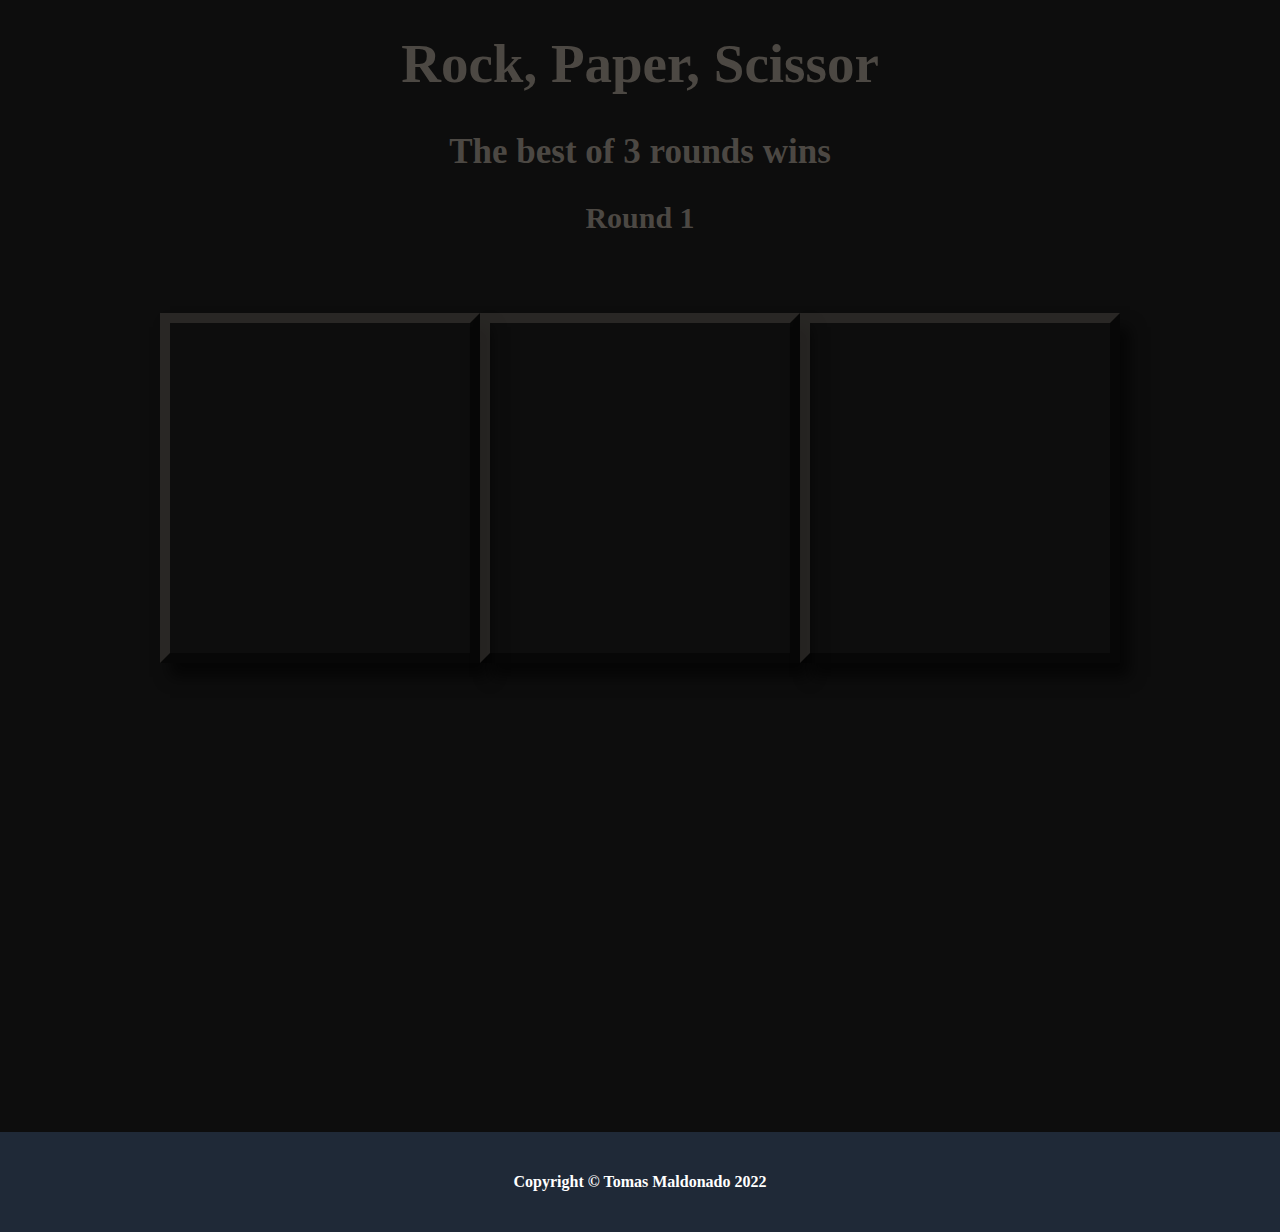
==== index.html @ 2eb7e00f "Main three buttons and header div are styled. I'm in the process of styling animations, including ma" ====
<!DOCTYPE html>
<html lang="en">
    <head>
        <meta charset="utf-8">
        <title>Rock, Paper, Scissor</title>
        <meta name="description" content="Round 1">
        <meta name="author" content="Tomas Maldonado">
        <meta name="viewport" content="width=device-width, initial-scale=1">
        <link rel="stylesheet" href="./scss/main.css">
        <script src="script.js" defer></script>
    </head>


<body>
    <div class="mainDiv">   
    <header>
        <div class="headerDiv">
            <h1>Rock, Paper, Scissor</h1>
            <h2>The best of 3 rounds wins</h2>
            <h3>Round 1</h3>
        </div>
        <div class="cumulScoreBox">
            <h4 id="cumulScoreHum"></h4>
            <h4 id="cumulScoreCPU"></h4>
        </div>
    </header>


    <main>

    <section>    
            <div class="buttonsDiv">
                <button type="button" onclick="popRock(), showButton()" id="rock">
                    <img src="./images/rock48.png", id="rockImg"></button>
                <button type="button" onclick="popPaper(), showButton()" id="paper">
                    <img src="./images/paper transparent background.gif", id="paperImg"></button>
                <button type="button" onclick="popScissor(), showButton()" id="scissor">
                   <img src="./images/scissor ransarentak.gif", id="scissorImg"></button>
            </div>
            <br>    <!--onmouseover="showRockImg()", onmouseout="hideRockImg()", 
                    onmouseover="showPaperImg()", onmouseout="hidePaperImg()", 
                    onmouseover="showScissorImg()", onmouseout="hideScissorImg()", 
            -->       
            <br>
    </section>

    <section>
            <div class="humSelBox">
                <p id="yrSel">Your selection: </p> 
            <h4 id="humanSelection"></h4>
            </div>
    </section>        
    
    <br>
    <section>           
            <div class="cpuSelBox">
                <div id="pDiv">
                    <p>CPU's selection: </p>
                </div> 
                <h4 id="cpu-selection"></h4>
            </div>
    </section>
        <br>
        <br>
        <br>
    <section>
        <div class="resultBtnBox">
            <input onclick="conditional(), showCpuMove(), showPDiv(), showScore1(), showNextRound(), showPlayAgain()" , 
            id="resultButton" type="button" value="Click to view results.">
        </div>
    
        <div id="resultDivBox">
            <h2 id="round-result"></h2>
        </div>     
    </section>

        <br>
    
    <section>    
        <input id="playAgain" type="button", value="Start Over" onclick="history.go(0)">
        
        <br><br>

        <a href="./round2.html", id="nextRound"><button>Play Next Round</button></a>

    
    </section>
</div>
</main>

<footer>
    <p>
        Copyright © Tomas Maldonado 2022
    </p>
</footer>

</body>


</html>
---- scss/main.css ----
* {
  -webkit-box-sizing: border-box;
          box-sizing: border-box;
}

.mainDiv:after {
  content: "";
  display: block;
  height: 100%;
  width: 100%;
  background-color: rgba(81, 81, 81, 0.164);
  position: absolute;
  top: 0;
  left: 0;
  z-index: 0;
}

.mainDiv {
  background-image: url("../../../generalImages/image4.jpg");
  background-color: black;
  padding: 0em 10em 5em 10em;
  background-position: center;
  background-size: cover;
  position: relative;
}

.mainDiv > * {
  z-index: 10;
  position: relative;
}

.headerDiv {
  display: -webkit-box;
  display: -ms-flexbox;
  display: flex;
  -webkit-box-pack: center;
      -ms-flex-pack: center;
          justify-content: center;
  -webkit-box-align: center;
      -ms-flex-align: center;
          align-items: center;
  -webkit-box-orient: vertical;
  -webkit-box-direction: normal;
      -ms-flex-direction: column;
          flex-direction: column;
  padding-top: 2em;
  color: #4c4843;
}

.headerDiv h1, .headerDiv h2 {
  border-width: width 22px;
  border-color: black;
}

.headerDiv h1 {
  font-size: 55px;
  margin-top: 0;
}

.headerDiv h2 {
  font-size: 35px;
  margin-top: 0;
}

.headerDiv h3 {
  margin-top: 0;
  font-size: 30px;
}

.cumulScoreBox {
  position: absolute;
  float: left;
  margin: 0;
  top: 2em;
  max-width: -webkit-fit-content;
  max-width: -moz-fit-content;
  max-width: fit-content;
  font-size: 22px;
}

body {
  margin: 0;
}

body #yrSel {
  font-family: font-family "Merienda", "Impact", "Georgia";
  font-size: 18px;
  color: azure;
}

body #humanSelection, body #cpu-selection {
  font-family: font-family "Merienda", "Impact", "Georgia";
  font-size: 30px;
  color: azure;
}

body #round-result {
  color: white;
}

.buttonsDiv {
  display: -webkit-box;
  display: -ms-flexbox;
  display: flex;
  -webkit-box-orient: horizontal;
  -webkit-box-direction: normal;
      -ms-flex-direction: row;
          flex-direction: row;
  -ms-flex-pack: distribute;
      justify-content: space-around;
  -webkit-box-align: center;
      -ms-flex-align: center;
          align-items: center;
  outline: none;
  margin-top: 3rem;
}

#rock, #paper, #scissor {
  background-color: transparent;
  -webkit-transition-duration: 500ms;
          transition-duration: 500ms;
  width: 400px;
  height: 350px;
  border-width: 10px;
  border-color: rgba(76, 72, 67, 0.445);
  border-style: outset;
  display: -webkit-box;
  display: -ms-flexbox;
  display: flex;
  -webkit-box-orient: vertical;
  -webkit-box-direction: normal;
      -ms-flex-direction: column;
          flex-direction: column;
  -webkit-box-pack: start;
      -ms-flex-pack: start;
          justify-content: start;
  -webkit-box-align: center;
      -ms-flex-align: center;
          align-items: center;
  -webkit-box-shadow: 10px 14px 14px rgba(0, 0, 0, 0.6);
          box-shadow: 10px 14px 14px rgba(0, 0, 0, 0.6);
}

/*#rock p, #paper p, #scissor p {
        opacity: 0;
        width: 4.5em;
        border: 2px thin black;
        background-color: rgba(222, 151, 80, 0.604);
        box-shadow: 2px 2px 5px 5px black;
        padding: 0;
        margin: 0, auto;
        color: rgb(76, 72, 67);
        font-family: 'Merienda', 'Impact', 'Georgia';
        font-size: 45px;  
        font-weight: bolder; 
    }*/
#rockImg, #paperImg, #scissorImg {
  margin: auto;
  width: 40%;
  -webkit-box-pack: center;
      -ms-flex-pack: center;
          justify-content: center;
  -webkit-box-align: center;
      -ms-flex-align: center;
          align-items: center;
  opacity: 0;
}

#paperImg, #scissorImg {
  height: auto;
}

#scissorImg {
  height: 50%;
  width: 50%;
}

#rock:hover, #paper:hover, #scissor:hover {
  /*#rock p, #paper p, #scissor p {
            transition-duration: 500ms;
            opacity: 1;
        }*/
  -webkit-transition-duration: 650ms;
          transition-duration: 650ms;
  border-width: 19px;
  border-color: rgba(76, 72, 67, 0.954);
  border-style: double;
}

#rock:hover #rockImg, #rock:hover #paperImg, #rock:hover #scissorImg, #rock:hover #paperImg, #rock:hover #scissorImg, #rock:hover #scissorImg, #paper:hover #rockImg, #paper:hover #paperImg, #paper:hover #scissorImg, #paper:hover #paperImg, #paper:hover #scissorImg, #paper:hover #scissorImg, #scissor:hover #rockImg, #scissor:hover #paperImg, #scissor:hover #scissorImg, #scissor:hover #paperImg, #scissor:hover #scissorImg, #scissor:hover #scissorImg {
  -webkit-transition-duration: 500ms;
          transition-duration: 500ms;
  opacity: 1;
}

#button, #playAgain, #nextRound {
  background-color: #2f1717;
  width: 100px;
  height: 30px;
}

footer {
  display: -webkit-box;
  display: -ms-flexbox;
  display: flex;
  background-color: #1F2937;
  color: white;
  height: 100px;
  font-size: 16px;
  font-weight: bold;
}

footer p, footer body #pDiv, body footer #pDiv {
  margin: auto;
}
/*# sourceMappingURL=main.css.map */
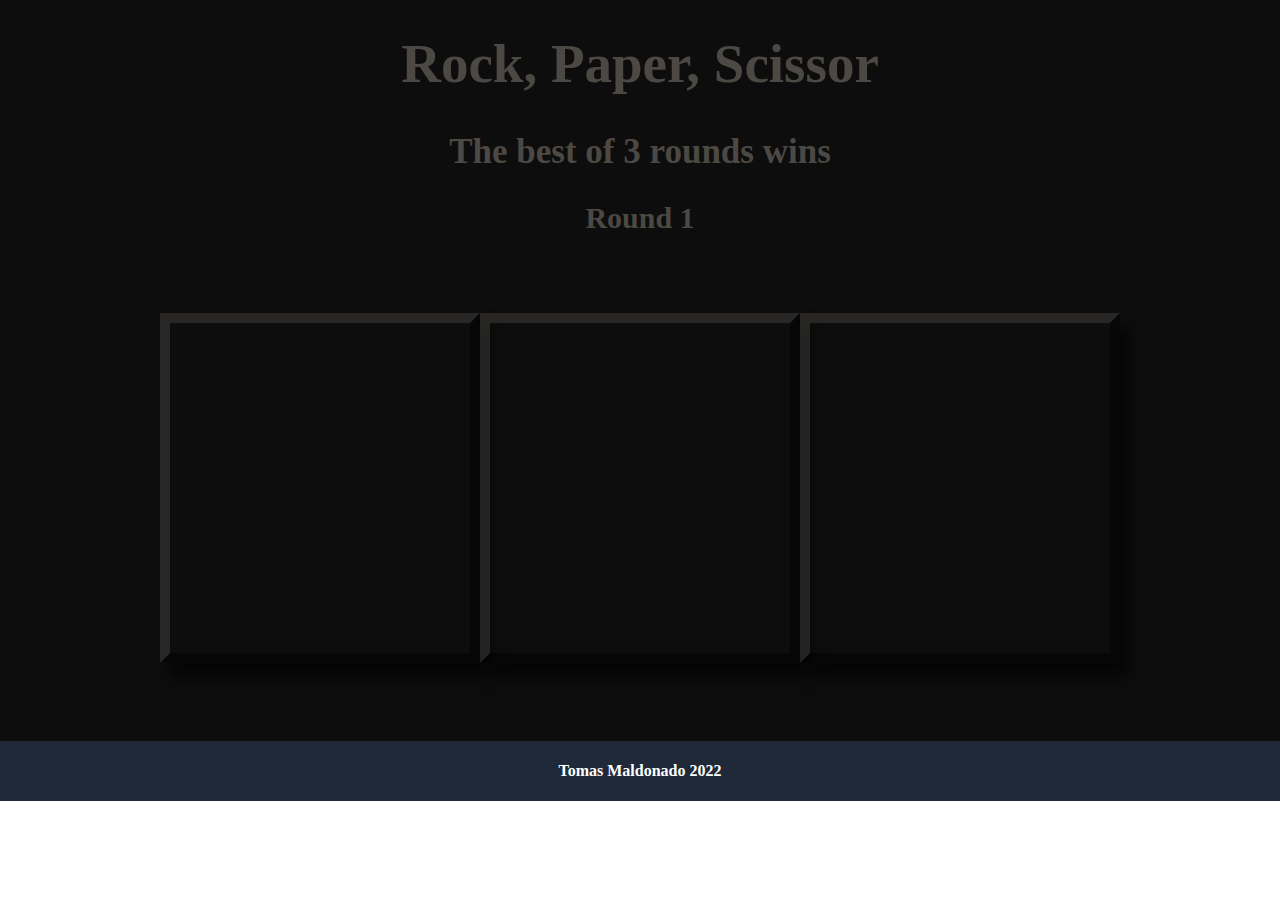
==== commit 97485f21: "small changes made: Compressed size of the webpage so that scrolling would be unnecessary." ====
--- a/index.html
+++ b/index.html
@@ -13,88 +13,72 @@
 
 <body>
     <div class="mainDiv">   
-    <header>
-        <div class="headerDiv">
-            <h1>Rock, Paper, Scissor</h1>
-            <h2>The best of 3 rounds wins</h2>
-            <h3>Round 1</h3>
-        </div>
-        <div class="cumulScoreBox">
-            <h4 id="cumulScoreHum"></h4>
-            <h4 id="cumulScoreCPU"></h4>
-        </div>
-    </header>
+        <header>
+            <div class="headerDiv">
+                <h1>Rock, Paper, Scissor</h1>
+                <h2>The best of 3 rounds wins</h2>
+                <h3>Round 1</h3>
+            </div>
+        </header>
 
 
-    <main>
+        <main>
 
-    <section>    
-            <div class="buttonsDiv">
-                <button type="button" onclick="popRock(), showButton()" id="rock">
-                    <img src="./images/rock48.png", id="rockImg"></button>
-                <button type="button" onclick="popPaper(), showButton()" id="paper">
-                    <img src="./images/paper transparent background.gif", id="paperImg"></button>
-                <button type="button" onclick="popScissor(), showButton()" id="scissor">
-                   <img src="./images/scissor ransarentak.gif", id="scissorImg"></button>
+        <section>    
+                <div class="buttonsDiv">
+                    <button type="button" onclick="popRock(), showButton()" id="rock">
+                        <img src="./images/rock48.png", id="rockImg"></button>
+                    <button type="button" onclick="popPaper(), showButton()" id="paper">
+                        <img src="./images/paper transparent background.gif", id="paperImg"></button>
+                    <button type="button" onclick="popScissor(), showButton()" id="scissor">
+                    <img src="./images/scissor ransarentak.gif", id="scissorImg"></button>
+                </div>
+                <br>    <!--onmouseover="showRockImg()", onmouseout="hideRockImg()", 
+                        onmouseover="showPaperImg()", onmouseout="hidePaperImg()", 
+                        onmouseover="showScissorImg()", onmouseout="hideScissorImg()", 
+                -->       
+                <br>
+        </section>
+
+        <section id="textAndButtons">
+            
+            <div class="cumulScoreBox">
+                <h4 id="cumulScoreHum"></h4>
+                <h4 id="cumulScoreCPU"></h4>
             </div>
-            <br>    <!--onmouseover="showRockImg()", onmouseout="hideRockImg()", 
-                    onmouseover="showPaperImg()", onmouseout="hidePaperImg()", 
-                    onmouseover="showScissorImg()", onmouseout="hideScissorImg()", 
-            -->       
-            <br>
-    </section>
 
-    <section>
             <div class="humSelBox">
                 <p id="yrSel">Your selection: </p> 
             <h4 id="humanSelection"></h4>
             </div>
-    </section>        
-    
-    <br>
-    <section>           
+            
             <div class="cpuSelBox">
                 <div id="pDiv">
                     <p>CPU's selection: </p>
                 </div> 
                 <h4 id="cpu-selection"></h4>
             </div>
-    </section>
-        <br>
-        <br>
-        <br>
-    <section>
-        <div class="resultBtnBox">
-            <input onclick="conditional(), showCpuMove(), showPDiv(), showScore1(), showNextRound(), showPlayAgain()" , 
-            id="resultButton" type="button" value="Click to view results.">
-        </div>
-    
-        <div id="resultDivBox">
-            <h2 id="round-result"></h2>
-        </div>     
-    </section>
 
-        <br>
-    
-    <section>    
-        <input id="playAgain" type="button", value="Start Over" onclick="history.go(0)">
+            <div class="resultBtnBox">
+                <input onclick="conditional(), showCpuMove(), showPDiv(), showScore1(), showNextRound(), showPlayAgain()" , 
+                id="resultButton" type="button" value="Click to view results.">
+            </div>
         
-        <br><br>
+            <div id="resultDivBox">
+                <h2 id="round-result"></h2>
+            </div> 
+            
+            <input id="playAgain" type="button", value="Start Over" onclick="history.go(0)">
 
-        <a href="./round2.html", id="nextRound"><button>Play Next Round</button></a>
-
-    
-    </section>
-</div>
+            <a href="./round2.html", id="nextRound"><button>Play Next Round</button></a>
+        </section>
+    </div>
 </main>
 
 <footer>
     <p>
-        Copyright © Tomas Maldonado 2022
+        Tomas Maldonado 2022
     </p>
 </footer>
-
 </body>
-
-
 </html>--- a/scss/main.css
+++ b/scss/main.css
@@ -1,6 +1,10 @@
 * {
   -webkit-box-sizing: border-box;
           box-sizing: border-box;
+}
+
+body {
+  margin: 0;
 }
 
 .mainDiv:after {
@@ -18,7 +22,7 @@
 .mainDiv {
   background-image: url("../../../generalImages/image4.jpg");
   background-color: black;
-  padding: 0em 10em 5em 10em;
+  padding: 0em 10em 2.65em 10em;
   background-position: center;
   background-size: cover;
   position: relative;
@@ -76,26 +80,6 @@
   max-width: -moz-fit-content;
   max-width: fit-content;
   font-size: 22px;
-}
-
-body {
-  margin: 0;
-}
-
-body #yrSel {
-  font-family: font-family "Merienda", "Impact", "Georgia";
-  font-size: 18px;
-  color: azure;
-}
-
-body #humanSelection, body #cpu-selection {
-  font-family: font-family "Merienda", "Impact", "Georgia";
-  font-size: 30px;
-  color: azure;
-}
-
-body #round-result {
-  color: white;
 }
 
 .buttonsDiv {
@@ -193,24 +177,48 @@
   opacity: 1;
 }
 
-#button, #playAgain, #nextRound {
-  background-color: #2f1717;
-  width: 100px;
-  height: 30px;
-}
-
+#textAndButtons {
+  position: absolute;
+  top: 0;
+  margin-bottom: 70%;
+}
+
+#textAndButtons #yrSel {
+  font-family: font-family "Merienda", "Impact", "Georgia";
+  font-size: 18px;
+  color: azure;
+}
+
+#textAndButtons #humanSelection, #textAndButtons #cpu-selection {
+  font-family: font-family "Merienda", "Impact", "Georgia";
+  font-size: 30px;
+  color: azure;
+}
+
+#textAndButtons #round-result {
+  color: white;
+}
+
+/*    #playAgain{
+    @extend #button;
+}
+
+
+#nextRound{
+    @extend #button;
+}*/
 footer {
   display: -webkit-box;
   display: -ms-flexbox;
   display: flex;
   background-color: #1F2937;
   color: white;
-  height: 100px;
+  height: 60px;
   font-size: 16px;
   font-weight: bold;
 }
 
-footer p, footer body #pDiv, body footer #pDiv {
+footer p {
   margin: auto;
 }
 /*# sourceMappingURL=main.css.map */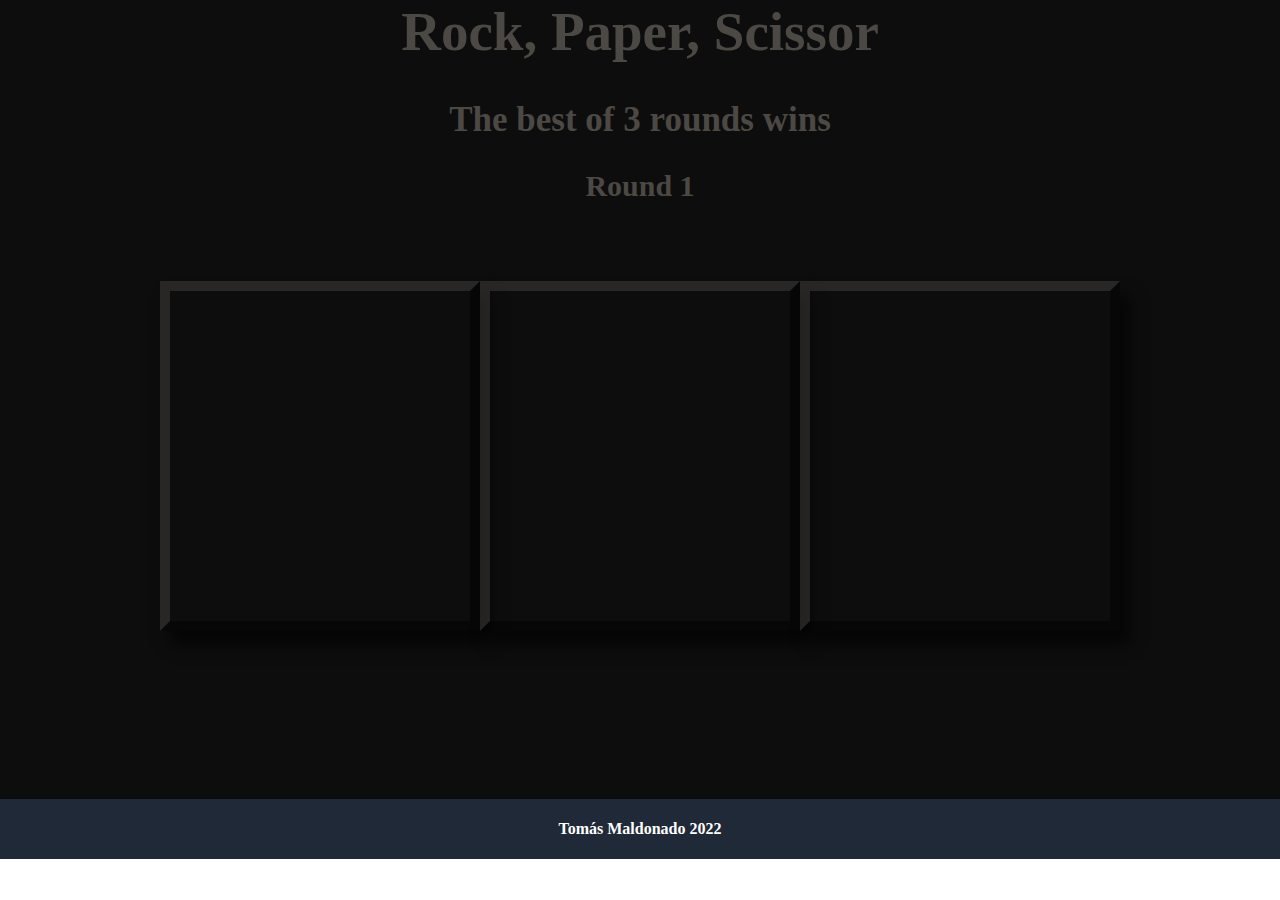
==== commit f965c3cd: "Almost finished styling result button, start over btn, next round btn, and headings displaying text." ====
--- a/index.html
+++ b/index.html
@@ -12,7 +12,18 @@
 
 
 <body>
-    <div class="mainDiv">   
+    <div class="mainDiv">  
+                                
+        <div class="cumulScoreBox">
+            <h4 id="cumulScoreHum"></h4>
+            <h4 id="cumulScoreCPU"></h4>
+            
+        </div>
+        
+        <div id="resultDivBox">
+            <h2 id="round-result"></h2>
+        </div> 
+ 
         <header>
             <div class="headerDiv">
                 <h1>Rock, Paper, Scissor</h1>
@@ -33,51 +44,39 @@
                     <button type="button" onclick="popScissor(), showButton()" id="scissor">
                     <img src="./images/scissor ransarentak.gif", id="scissorImg"></button>
                 </div>
-                <br>    <!--onmouseover="showRockImg()", onmouseout="hideRockImg()", 
-                        onmouseover="showPaperImg()", onmouseout="hidePaperImg()", 
-                        onmouseover="showScissorImg()", onmouseout="hideScissorImg()", 
-                -->       
+                <br>        
                 <br>
         </section>
 
         <section id="textAndButtons">
+            <div id="humAndCpuSelBox">
+                
+                <div class="humSelBox">
+                <p id="yrSel">Your selection: </p> 
+                <h4 id="humanSelection"></h4>
+                </div>
             
-            <div class="cumulScoreBox">
-                <h4 id="cumulScoreHum"></h4>
-                <h4 id="cumulScoreCPU"></h4>
+                <div class="cpuSelBox">
+                    <div id="pDiv">
+                        <p>CPU's selection: </p>
+                    </div> 
+                    <h4 id="cpu-selection"></h4>
+                </div>
             </div>
+        </section>  
 
-            <div class="humSelBox">
-                <p id="yrSel">Your selection: </p> 
-            <h4 id="humanSelection"></h4>
-            </div>
-            
-            <div class="cpuSelBox">
-                <div id="pDiv">
-                    <p>CPU's selection: </p>
-                </div> 
-                <h4 id="cpu-selection"></h4>
-            </div>
-
-            <div class="resultBtnBox">
-                <input onclick="conditional(), showCpuMove(), showPDiv(), showScore1(), showNextRound(), showPlayAgain()" , 
-                id="resultButton" type="button" value="Click to view results.">
-            </div>
-        
-            <div id="resultDivBox">
-                <h2 id="round-result"></h2>
-            </div> 
-            
-            <input id="playAgain" type="button", value="Start Over" onclick="history.go(0)">
-
-            <a href="./round2.html", id="nextRound"><button>Play Next Round</button></a>
-        </section>
+        <div class="smallBtnsDiv">
+            <input onclick="conditional(), showCpuMove(), showPDiv(), showScore1(), showNextRound(), showPlayAgain()" , 
+            id="resultButton" type="button" value="Click To View Results">
+            <button id="playAgain" onclick="history.go(0)">Start Over</button>
+            <a href="./round2.html"><button id="nextRound">Play Next Round</button></a>
+        </div>
     </div>
 </main>
 
 <footer>
     <p>
-        Tomas Maldonado 2022
+        Tomás Maldonado 2022
     </p>
 </footer>
 </body>
--- a/scss/main.css
+++ b/scss/main.css
@@ -22,7 +22,7 @@
 .mainDiv {
   background-image: url("../../../generalImages/image4.jpg");
   background-color: black;
-  padding: 0em 10em 2.65em 10em;
+  padding: 0em 10em 0em 10em;
   background-position: center;
   background-size: cover;
   position: relative;
@@ -47,7 +47,7 @@
   -webkit-box-direction: normal;
       -ms-flex-direction: column;
           flex-direction: column;
-  padding-top: 2em;
+  padding-top: 0em;
   color: #4c4843;
 }
 
@@ -73,13 +73,27 @@
 
 .cumulScoreBox {
   position: absolute;
-  float: left;
-  margin: 0;
-  top: 2em;
+  top: 2rem;
   max-width: -webkit-fit-content;
   max-width: -moz-fit-content;
   max-width: fit-content;
-  font-size: 22px;
+  display: -webkit-box;
+  display: -ms-flexbox;
+  display: flex;
+  min-width: 30%;
+  -webkit-box-pack: justify;
+      -ms-flex-pack: justify;
+          justify-content: space-between;
+  left: 0;
+  right: 0;
+  margin-left: auto;
+  margin-right: auto;
+  font-size: 50px;
+  color: #4c4843;
+}
+
+#cumulScoreHum, #cumulScoreCPU {
+  color: #4c4843;
 }
 
 .buttonsDiv {
@@ -123,21 +137,9 @@
           align-items: center;
   -webkit-box-shadow: 10px 14px 14px rgba(0, 0, 0, 0.6);
           box-shadow: 10px 14px 14px rgba(0, 0, 0, 0.6);
-}
-
-/*#rock p, #paper p, #scissor p {
-        opacity: 0;
-        width: 4.5em;
-        border: 2px thin black;
-        background-color: rgba(222, 151, 80, 0.604);
-        box-shadow: 2px 2px 5px 5px black;
-        padding: 0;
-        margin: 0, auto;
-        color: rgb(76, 72, 67);
-        font-family: 'Merienda', 'Impact', 'Georgia';
-        font-size: 45px;  
-        font-weight: bolder; 
-    }*/
+  z-index: 7;
+}
+
 #rockImg, #paperImg, #scissorImg {
   margin: auto;
   width: 40%;
@@ -160,10 +162,6 @@
 }
 
 #rock:hover, #paper:hover, #scissor:hover {
-  /*#rock p, #paper p, #scissor p {
-            transition-duration: 500ms;
-            opacity: 1;
-        }*/
   -webkit-transition-duration: 650ms;
           transition-duration: 650ms;
   border-width: 19px;
@@ -177,36 +175,127 @@
   opacity: 1;
 }
 
+#resultDivBox {
+  display: -webkit-box;
+  display: -ms-flexbox;
+  display: flex;
+  -webkit-box-align: center;
+      -ms-flex-align: center;
+          align-items: center;
+  font-size: 25px;
+  color: antiquewhite;
+  width: -webkit-fit-content;
+  width: -moz-fit-content;
+  width: fit-content;
+  margin-left: auto;
+  margin-right: auto;
+  position: absolute;
+  top: 28%;
+  left: 0;
+  right: 0;
+}
+
+#resultDivBox #round-result {
+  text-shadow: 2em 2em 2em 2em black;
+}
+
 #textAndButtons {
   position: absolute;
   top: 0;
-  margin-bottom: 70%;
-}
-
-#textAndButtons #yrSel {
+  bottom: 0;
+  right: 0;
+  left: 0;
+  width: 50%;
+  height: -webkit-fit-content;
+  height: -moz-fit-content;
+  height: fit-content;
+  margin-left: auto;
+  margin-right: auto;
+  padding-top: 2rem;
+  display: -webkit-box;
+  display: -ms-flexbox;
+  display: flex;
+  -webkit-box-orient: vertical;
+  -webkit-box-direction: normal;
+      -ms-flex-direction: column;
+          flex-direction: column;
+  -ms-flex-line-pack: center;
+      align-content: center;
+  -webkit-box-pack: center;
+      -ms-flex-pack: center;
+          justify-content: center;
+  z-index: 5;
+}
+
+#textAndButtons #humAndCpuSelBox {
+  position: relative;
+  display: -webkit-box;
+  display: -ms-flexbox;
+  display: flex;
+  -webkit-box-orient: horizontal;
+  -webkit-box-direction: normal;
+      -ms-flex-direction: row;
+          flex-direction: row;
+  -webkit-box-pack: justify;
+      -ms-flex-pack: justify;
+          justify-content: space-between;
+  -webkit-box-align: start;
+      -ms-flex-align: start;
+          align-items: flex-start;
+  min-width: 75%;
+  left: 0;
+  right: 0;
+  margin-left: auto;
+  margin-right: auto;
+  margin-bottom: 2rem;
   font-family: font-family "Merienda", "Impact", "Georgia";
-  font-size: 18px;
   color: azure;
 }
 
+#textAndButtons #yrSel, #textAndButtons #pDiv {
+  font-size: 25px;
+}
+
 #textAndButtons #humanSelection, #textAndButtons #cpu-selection {
+  font-size: 40px;
+}
+
+.smallBtnsDiv {
+  display: -webkit-box;
+  display: -ms-flexbox;
+  display: flex;
+  -webkit-box-pack: justify;
+      -ms-flex-pack: justify;
+          justify-content: space-between;
+  width: 70%;
+  margin-left: auto;
+  margin-right: auto;
+  padding-bottom: 2rem;
+}
+
+#resultButton, #playAgain, #nextRound {
+  background-color: rgba(0, 0, 0, 0.05);
+  width: 19rem;
+  font-size: 23px;
+  padding: 8px;
+  height: 100px;
   font-family: font-family "Merienda", "Impact", "Georgia";
-  font-size: 30px;
-  color: azure;
-}
-
-#textAndButtons #round-result {
-  color: white;
-}
-
-/*    #playAgain{
-    @extend #button;
-}
-
-
-#nextRound{
-    @extend #button;
-}*/
+  font-weight: 590;
+  color: #4c4843;
+  -webkit-box-shadow: 5px 7px 7px rgba(0, 0, 0, 0.6);
+          box-shadow: 5px 7px 7px rgba(0, 0, 0, 0.6);
+  border-color: rgba(248, 241, 231, 0.316);
+  border-width: 4px;
+}
+
+#resultButton:hover, #playAgain:hover, #nextRound:hover {
+  -webkit-transition-duration: 650ms;
+          transition-duration: 650ms;
+  border-color: rgba(53, 53, 52, 0.749);
+  border-width: 8px;
+  font-size: 27px;
+}
+
 footer {
   display: -webkit-box;
   display: -ms-flexbox;
@@ -216,6 +305,7 @@
   height: 60px;
   font-size: 16px;
   font-weight: bold;
+  margin: 0;
 }
 
 footer p {
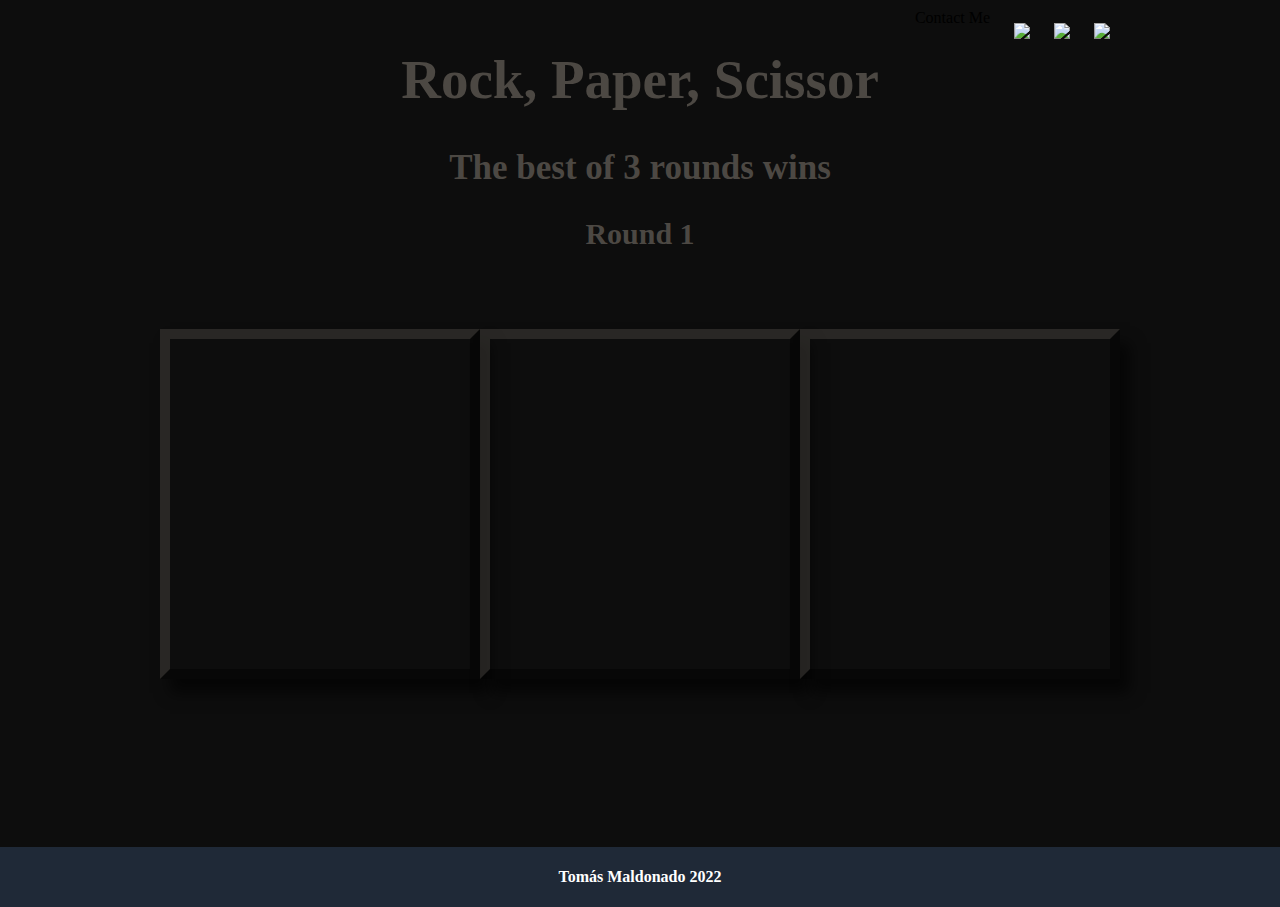
==== commit db22c8a3: "Made many small style changes. Text shadows, nav bar for contact links, etc. Still need to place con" ====
--- a/index.html
+++ b/index.html
@@ -8,16 +8,30 @@
         <meta name="viewport" content="width=device-width, initial-scale=1">
         <link rel="stylesheet" href="./scss/main.css">
         <script src="script.js" defer></script>
+        <link rel="icon" href="../../general icons/monkey icon.png">
     </head>
 
 
 <body>
-    <div class="mainDiv">  
+    <div class="mainDiv"> 
+        <nav>
+            <ul id="contactBar">
+                <li id="liP">Contact Me</li>
+                <li id="github"><a href="https://github.com/tmaldonado98", 
+                    target="blank"><img src="../../general icons/github icon.png">
+                    </a></li>
+                <li id="email"><a href="mailto: tmaldonadotrs@gmail.com",
+                    target="blank"><img src="../../general icons/mail icon.png"> 
+                    </a></li>
+                <li id="ig"><a href="https://www.instagram.com/tomas.m.98/",
+                    target="blank"><img src="../../general icons/instagram icon.png"> 
+                    </a></li>                    
+            </ul>
+        </nav> 
                                 
         <div class="cumulScoreBox">
             <h4 id="cumulScoreHum"></h4>
             <h4 id="cumulScoreCPU"></h4>
-            
         </div>
         
         <div id="resultDivBox">
--- a/scss/main.css
+++ b/scss/main.css
@@ -5,6 +5,26 @@
 
 body {
   margin: 0;
+}
+
+#contactBar {
+  list-style: none;
+  width: 100%;
+  height: 60px;
+  position: absolute;
+  text-align: right;
+  padding-top: 7px;
+}
+
+#contactBar li {
+  display: inline-block;
+  margin: 0 10px;
+}
+
+#contactBar #liP {
+  position: relative;
+  top: -1rem;
+  font-family: font-family "Merienda", "Impact", "Georgia";
 }
 
 .mainDiv:after {
@@ -47,7 +67,7 @@
   -webkit-box-direction: normal;
       -ms-flex-direction: column;
           flex-direction: column;
-  padding-top: 0em;
+  padding-top: 3em;
   color: #4c4843;
 }
 
@@ -89,11 +109,15 @@
   margin-left: auto;
   margin-right: auto;
   font-size: 50px;
-  color: #4c4843;
+  color: antiquewhite;
+}
+
+.cumulScoreBox h4 {
+  color: antiquewhite;
 }
 
 #cumulScoreHum, #cumulScoreCPU {
-  color: #4c4843;
+  text-shadow: 2px 2px rebeccapurple;
 }
 
 .buttonsDiv {
@@ -189,6 +213,7 @@
   width: fit-content;
   margin-left: auto;
   margin-right: auto;
+  margin-bottom: 2rem;
   position: absolute;
   top: 28%;
   left: 0;
@@ -196,7 +221,7 @@
 }
 
 #resultDivBox #round-result {
-  text-shadow: 2em 2em 2em 2em black;
+  text-shadow: 2px 2px rebeccapurple;
 }
 
 #textAndButtons {
@@ -247,17 +272,20 @@
   right: 0;
   margin-left: auto;
   margin-right: auto;
-  margin-bottom: 2rem;
+  margin-top: 2rem;
   font-family: font-family "Merienda", "Impact", "Georgia";
-  color: azure;
+  color: antiquewhite;
 }
 
 #textAndButtons #yrSel, #textAndButtons #pDiv {
   font-size: 25px;
+  color: #4c4843;
+  font-weight: 600;
 }
 
 #textAndButtons #humanSelection, #textAndButtons #cpu-selection {
   font-size: 40px;
+  text-shadow: 2px 2px rebeccapurple;
 }
 
 .smallBtnsDiv {
@@ -282,6 +310,7 @@
   font-family: font-family "Merienda", "Impact", "Georgia";
   font-weight: 590;
   color: #4c4843;
+  text-shadow: 1px 1px black;
   -webkit-box-shadow: 5px 7px 7px rgba(0, 0, 0, 0.6);
           box-shadow: 5px 7px 7px rgba(0, 0, 0, 0.6);
   border-color: rgba(248, 241, 231, 0.316);
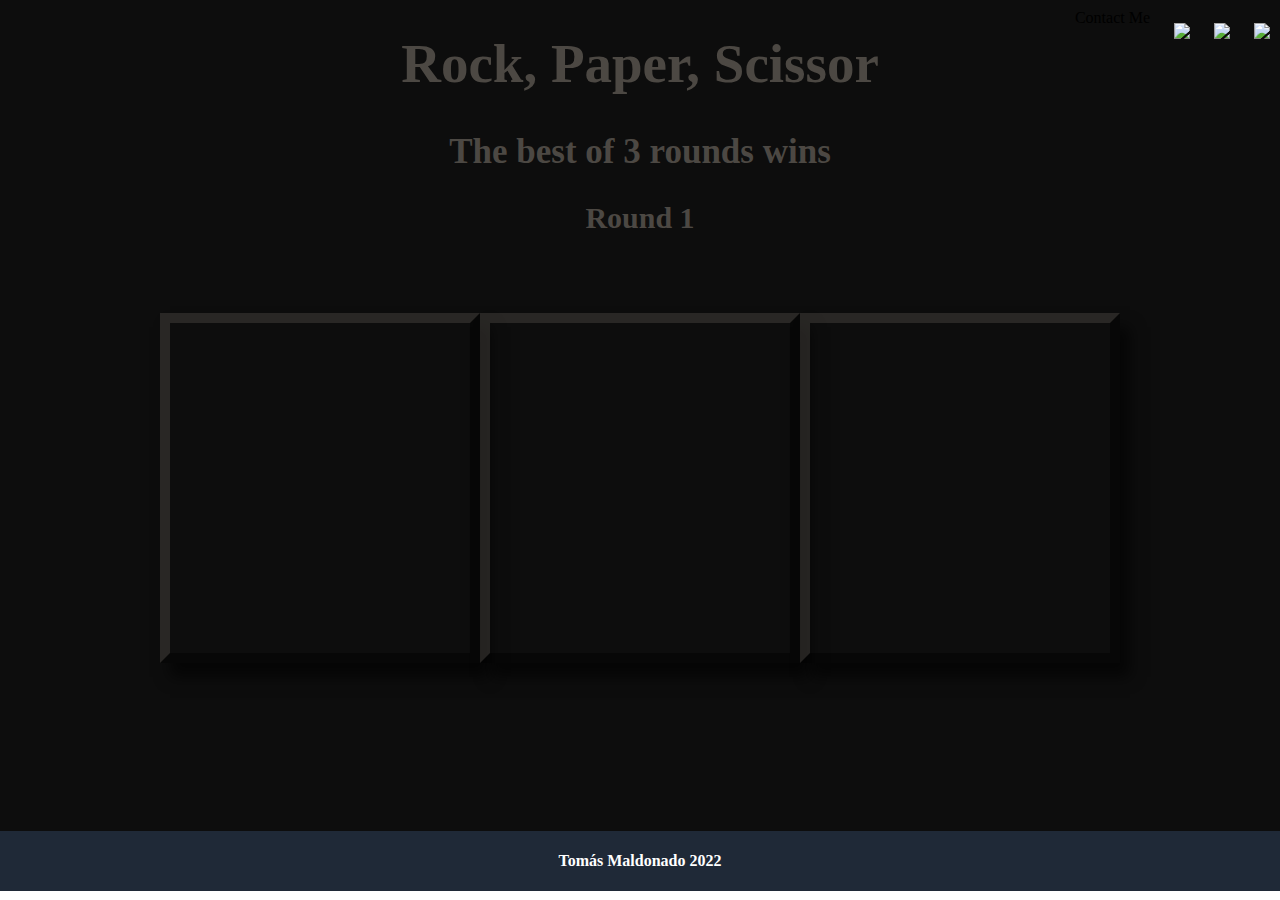
==== commit 48882532: "Successfully added fade transition to buttonsDiv and header. However, I failed to do the same with t" ====
--- a/index.html
+++ b/index.html
@@ -14,7 +14,6 @@
 
 <body>
     <div class="mainDiv"> 
-        <nav>
             <ul id="contactBar">
                 <li id="liP">Contact Me</li>
                 <li id="github"><a href="https://github.com/tmaldonado98", 
@@ -27,7 +26,6 @@
                     target="blank"><img src="../../general icons/instagram icon.png"> 
                     </a></li>                    
             </ul>
-        </nav> 
                                 
         <div class="cumulScoreBox">
             <h4 id="cumulScoreHum"></h4>
@@ -51,12 +49,12 @@
 
         <section>    
                 <div class="buttonsDiv">
-                    <button type="button" onclick="popRock(), showButton()" id="rock">
-                        <img src="./images/rock48.png", id="rockImg"></button>
-                    <button type="button" onclick="popPaper(), showButton()" id="paper">
-                        <img src="./images/paper transparent background.gif", id="paperImg"></button>
-                    <button type="button" onclick="popScissor(), showButton()" id="scissor">
-                    <img src="./images/scissor ransarentak.gif", id="scissorImg"></button>
+                    <button type="button" onclick="popRock()" class="rock">
+                        <img src="./images/rock48.png", class="rockImg"></button>
+                    <button type="button" onclick="popPaper()" class="paper">
+                        <img src="./images/paper transparent background.gif", class="paperImg"></button>
+                    <button type="button" onclick="popScissor()" class="scissor">
+                    <img src="./images/scissor ransarentak.gif", class="scissorImg"></button>
                 </div>
                 <br>        
                 <br>
--- a/scss/main.css
+++ b/scss/main.css
@@ -12,6 +12,7 @@
   width: 100%;
   height: 60px;
   position: absolute;
+  left: 0;
   text-align: right;
   padding-top: 7px;
 }
@@ -51,6 +52,10 @@
 .mainDiv > * {
   z-index: 10;
   position: relative;
+}
+
+header {
+  margin: 0 20% 0 20%;
 }
 
 .headerDiv {
@@ -67,8 +72,10 @@
   -webkit-box-direction: normal;
       -ms-flex-direction: column;
           flex-direction: column;
-  padding-top: 3em;
+  padding-top: 2em;
   color: #4c4843;
+  -webkit-animation: fadeIn 2s;
+          animation: fadeIn 2s;
 }
 
 .headerDiv h1, .headerDiv h2 {
@@ -89,6 +96,66 @@
 .headerDiv h3 {
   margin-top: 0;
   font-size: 30px;
+}
+
+@-webkit-keyframes fadeOut {
+  to {
+    opacity: 0;
+  }
+}
+
+@keyframes fadeOut {
+  to {
+    opacity: 0;
+  }
+}
+
+.fadeOut {
+  -webkit-transition: 1s ease-out;
+  transition: 1s ease-out;
+  opacity: 0;
+}
+
+@-webkit-keyframes fadeIn {
+  from {
+    opacity: 0;
+  }
+  to {
+    opacity: 0.25;
+  }
+  to {
+    opacity: 0.5;
+  }
+  to {
+    opacity: 0.75;
+  }
+  to {
+    opacity: 1;
+  }
+}
+
+@keyframes fadeIn {
+  from {
+    opacity: 0;
+  }
+  to {
+    opacity: 0.25;
+  }
+  to {
+    opacity: 0.5;
+  }
+  to {
+    opacity: 0.75;
+  }
+  to {
+    opacity: 1;
+  }
+}
+
+.fadeIn {
+  -webkit-transition: 1s ease-in-out;
+  transition: 1s ease-in-out;
+  opacity: 1;
 }
 
 .cumulScoreBox {
@@ -135,12 +202,15 @@
           align-items: center;
   outline: none;
   margin-top: 3rem;
-}
-
-#rock, #paper, #scissor {
+  -webkit-animation: fadeIn 2s;
+          animation: fadeIn 2s;
+}
+
+/*.buttonsDiv.active {
+    animation: fadeOut 7s;
+}*/
+.rock, .paper, .scissor {
   background-color: transparent;
-  -webkit-transition-duration: 500ms;
-          transition-duration: 500ms;
   width: 400px;
   height: 350px;
   border-width: 10px;
@@ -164,7 +234,7 @@
   z-index: 7;
 }
 
-#rockImg, #paperImg, #scissorImg {
+.rockImg, .paperImg, .scissorImg {
   margin: auto;
   width: 40%;
   -webkit-box-pack: center;
@@ -176,16 +246,16 @@
   opacity: 0;
 }
 
-#paperImg, #scissorImg {
+.paperImg, .scissorImg {
   height: auto;
 }
 
-#scissorImg {
+.scissorImg {
   height: 50%;
   width: 50%;
 }
 
-#rock:hover, #paper:hover, #scissor:hover {
+.rock:hover, .paper:hover, .scissor:hover {
   -webkit-transition-duration: 650ms;
           transition-duration: 650ms;
   border-width: 19px;
@@ -193,7 +263,7 @@
   border-style: double;
 }
 
-#rock:hover #rockImg, #rock:hover #paperImg, #rock:hover #scissorImg, #rock:hover #paperImg, #rock:hover #scissorImg, #rock:hover #scissorImg, #paper:hover #rockImg, #paper:hover #paperImg, #paper:hover #scissorImg, #paper:hover #paperImg, #paper:hover #scissorImg, #paper:hover #scissorImg, #scissor:hover #rockImg, #scissor:hover #paperImg, #scissor:hover #scissorImg, #scissor:hover #paperImg, #scissor:hover #scissorImg, #scissor:hover #scissorImg {
+.rock:hover .rockImg, .rock:hover .paperImg, .rock:hover .scissorImg, .rock:hover .paperImg, .rock:hover .scissorImg, .rock:hover .scissorImg, .paper:hover .rockImg, .paper:hover .paperImg, .paper:hover .scissorImg, .paper:hover .paperImg, .paper:hover .scissorImg, .paper:hover .scissorImg, .scissor:hover .rockImg, .scissor:hover .paperImg, .scissor:hover .scissorImg, .scissor:hover .paperImg, .scissor:hover .scissorImg, .scissor:hover .scissorImg {
   -webkit-transition-duration: 500ms;
           transition-duration: 500ms;
   opacity: 1;
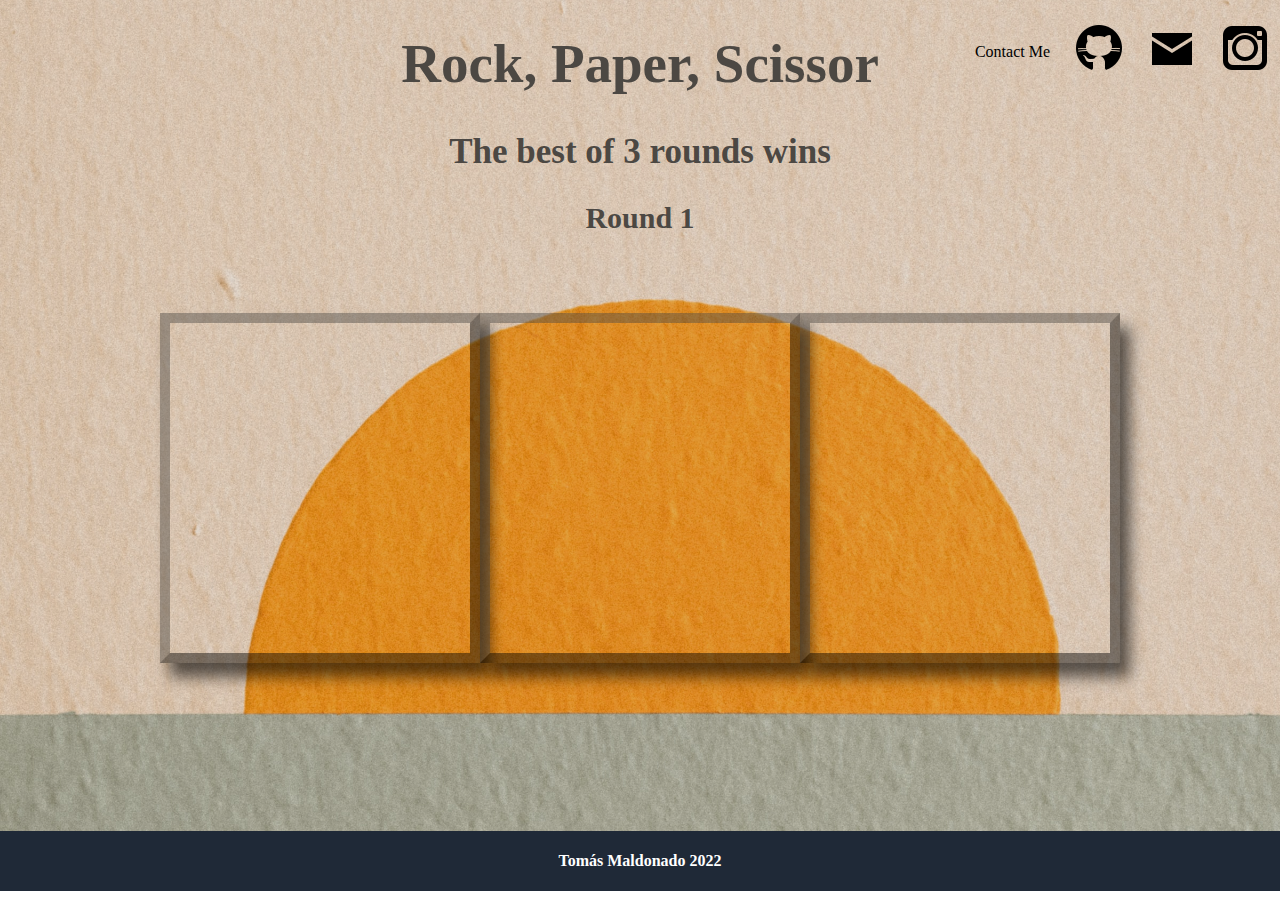
==== commit 7f94ac79: "Still making changes." ====
--- a/index.html
+++ b/index.html
@@ -8,7 +8,7 @@
         <meta name="viewport" content="width=device-width, initial-scale=1">
         <link rel="stylesheet" href="./scss/main.css">
         <script src="script.js" defer></script>
-        <link rel="icon" href="../../general icons/monkey icon.png">
+        <link rel="icon" href="/home/tomas/repository/general icons/monkey icon.png">
     </head>
 
 
@@ -17,13 +17,13 @@
             <ul id="contactBar">
                 <li id="liP">Contact Me</li>
                 <li id="github"><a href="https://github.com/tmaldonado98", 
-                    target="blank"><img src="../../general icons/github icon.png">
+                    target="blank"><img src="./images/github icon.png">
                     </a></li>
                 <li id="email"><a href="mailto: tmaldonadotrs@gmail.com",
-                    target="blank"><img src="../../general icons/mail icon.png"> 
+                    target="blank"><img src="./images/mail icon.png"> 
                     </a></li>
                 <li id="ig"><a href="https://www.instagram.com/tomas.m.98/",
-                    target="blank"><img src="../../general icons/instagram icon.png"> 
+                    target="blank"><img src="./images/instagram icon.png"> 
                     </a></li>                    
             </ul>
                                 
--- a/scss/main.css
+++ b/scss/main.css
@@ -41,7 +41,7 @@
 }
 
 .mainDiv {
-  background-image: url("../../../generalImages/image4.jpg");
+  background-image: url("../images/image4.jpg");
   background-color: black;
   padding: 0em 10em 0em 10em;
   background-position: center;
@@ -184,7 +184,7 @@
 }
 
 #cumulScoreHum, #cumulScoreCPU {
-  text-shadow: 2px 2px rebeccapurple;
+  text-shadow: 4px 2px rebeccapurple;
 }
 
 .buttonsDiv {
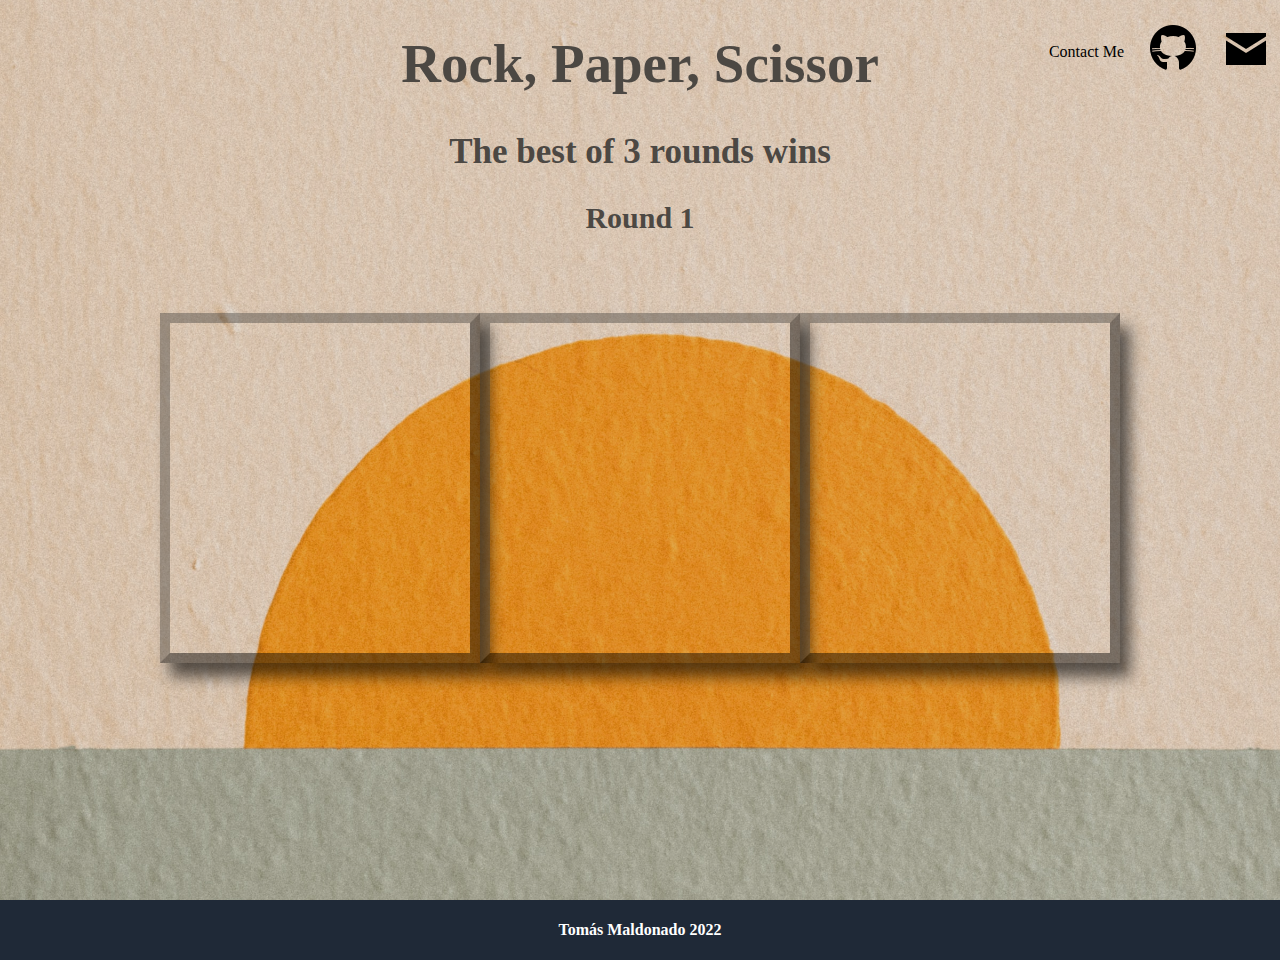
==== commit c1f49879: "removed ig button. Made next round and start over links inaccessible before getting round results." ====
--- a/index.html
+++ b/index.html
@@ -21,10 +21,7 @@
                     </a></li>
                 <li id="email"><a href="mailto: tmaldonadotrs@gmail.com",
                     target="blank"><img src="./images/mail icon.png"> 
-                    </a></li>
-                <li id="ig"><a href="https://www.instagram.com/tomas.m.98/",
-                    target="blank"><img src="./images/instagram icon.png"> 
-                    </a></li>                    
+                    </a></li>                
             </ul>
                                 
         <div class="cumulScoreBox">
@@ -81,7 +78,7 @@
             <input onclick="conditional(), showCpuMove(), showPDiv(), showScore1(), showNextRound(), showPlayAgain()" , 
             id="resultButton" type="button" value="Click To View Results">
             <button id="playAgain" onclick="history.go(0)">Start Over</button>
-            <a href="./round2.html"><button id="nextRound">Play Next Round</button></a>
+            <button id="nextRound"><a href="./round2.html">Play Next Round</a></button>
         </div>
     </div>
 </main>
--- a/scss/main.css
+++ b/scss/main.css
@@ -1,6 +1,12 @@
 * {
   -webkit-box-sizing: border-box;
           box-sizing: border-box;
+  
+}
+
+a {
+  text-decoration: none;
+  all: unset;
 }
 
 body {
@@ -46,7 +52,7 @@
   padding: 0em 10em 0em 10em;
   background-position: center;
   background-size: cover;
-  position: relative;
+  height: 100vh;
 }
 
 .mainDiv > * {
@@ -292,6 +298,7 @@
 
 #resultDivBox #round-result {
   text-shadow: 2px 2px rebeccapurple;
+  text-align: center;
 }
 
 #textAndButtons {
@@ -345,6 +352,10 @@
   margin-top: 2rem;
   font-family: font-family "Merienda", "Impact", "Georgia";
   color: antiquewhite;
+}
+
+#humAndCpuSelBox {
+  position: relative;
 }
 
 #textAndButtons #yrSel, #textAndButtons #pDiv {
